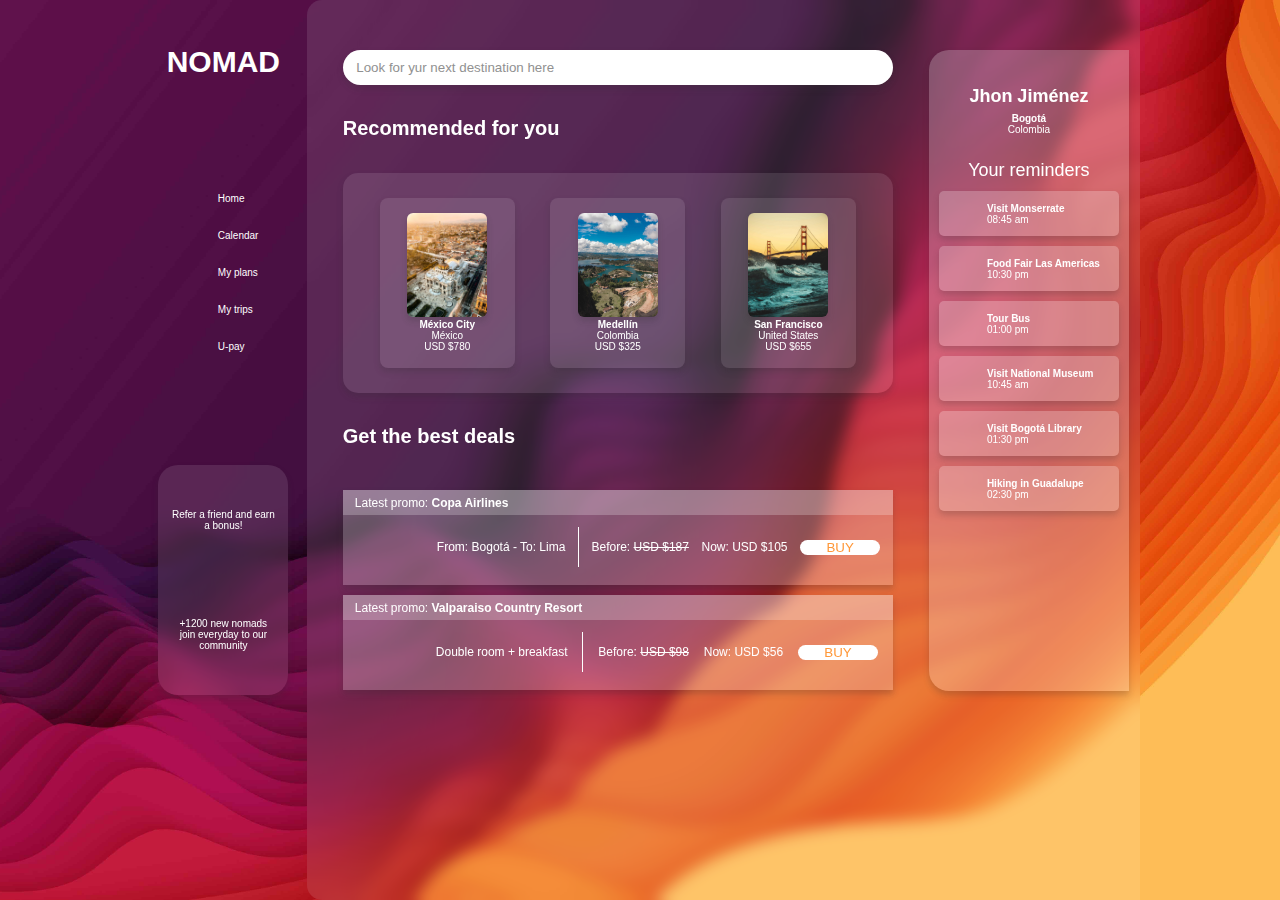
==== html/home.html @ 6195eeb4 "Added the new Home screen in the desktop version" ====
<!DOCTYPE html>
<html lang="en">
<head>
    <meta charset="UTF-8">
    <meta http-equiv="X-UA-Compatible" content="IE=edge">
    <meta name="viewport" content="width=device-width, initial-scale=1.0">
    <link rel="stylesheet" href="../css/home-desktop.css">
    <title>Home | Nomad</title>
</head>
<body>
    <section class="container">
        <header>
            <h1>NOMAD</h1>
            <nav>
                <ul class="menu-container">
                    <li>
                        <i class="fa-solid fa-house-user fa-2x"></i>
                        <p>Home</p>
                    </li>
                    <li>
                        <i class="fa-solid fa-calendar-day fa-2x"></i>
                        <p>Calendar</p>
                    </li>
                    <li>
                        <i class="fa-solid fa-list-check fa-2x"></i>
                        <p>My plans</p>
                    </li>
                    <li>
                        <i class="fa-solid fa-paper-plane fa-2x"></i>
                        <p>My trips</p>
                    </li>
                    <li>
                        <i class="fas fa-cart-arrow-down fa-2x"></i>
                        <p>U-pay</p>
                    </li>
                </ul>
            </nav>
            <section class="banner-section">
                <p>Refer a friend and earn a bonus!</p>
                <i class="fa-solid fa-comments-dollar fa-6x"></i>
                <p>+1200 new nomads join everyday to our community</p>
            </section>
        </header>
        <main>
            <div class="main-content">
                <section class="searchbar-container">
                    <input type="text" placeholder="Look for yur next destination here">
                    <i class="fa-solid fa-magnifying-glass fa-2x"></i>
                </section>
                <h2>Recommended for you</h2>
                <section class="recommendations-section">
                    <section class="recommendations-background">
                        <div class="recommendations-container">
                            <i class="fa-solid fa-angle-left fa-3x"></i>
                            <div class="cards-container">
                                <article>
                                    <a href="#"> <img src="../images/recommended/mexico-city.jpg" alt="An image of Mexico City"></a>
                                    <b>México City</b>
                                    <p>México</p>
                                    <p>USD $780</p>
                                </article>
                                <article>
                                    <a href="#"> <img src="../images/recommended/medellin.jpg" alt="An image of Medellín"></a>
                                    <b>Medellín</b>
                                    <p>Colombia</p>
                                    <p>USD $325</p>
                                </article>
                                <article>
                                    <a href="#"> <img src="../images/recommended/san-francisco.jpg" alt="An image of San Francisco bridge"></a>
                                    <b>San Francisco</b>
                                    <p>United States</p>
                                    <p>USD $655</p>
                                </article>
                            </div>
                            <i class="fa-solid fa-angle-right fa-3x"></i>
                        </div>
                    </section>
                </section>
                <h2>Get the best deals</h2>
                <section class="best-deals-container">
                    <div class="deal-card">
                        <div class="card-header">
                            <p>Latest promo: <b>Copa Airlines</b></p>
                        </div>
                        <div class="card-data">
                            <div class="data-first-section">
                                <i class="fa-solid fa-plane fa-3x"></i>
                                <p>From: Bogotá - To: Lima</p>
                            </div>
                            <span></span>
                            <p>Before: <s>USD $187</s>
                            <p>Now: USD $105</p>
                            <button>BUY</button>
                        </div>
                    </div>
                    <div class="deal-card">
                        <div class="card-header">
                            <p>Latest promo: <b>Valparaiso Country Resort</b></p>
                        </div>
                        <div class="card-data">
                            <div class="data-first-section">
                                <i class="fa-solid fa-bed fa-3x"></i>
                                <p>Double room + breakfast</p>
                            </div>
                            <span></span>
                            <p>Before: <s>USD $98</s>
                            <p>Now: USD $56</p>
                            <button>BUY</button>
                        </div>
                    </div>
                </section>
            </div>
            <section class="profile-container">
                <div class="profile-placeholder">
                    <div class="profile-pic">
                        <a href="#"><img src="../images/prifle-picture.jpg" alt=""></a>
                        <div class="profile-info-container">
                            <p class="username">Jhon Jiménez</p>
                            <b>Bogotá</b>
                            <p>Colombia</p>
                        </div>
                    </div>
                    <p class="reminders-title">Your reminders</p>
                    <section class="reminders-section">
                        <article class="reminder-card">
                            <i class="fa-solid fa-compass fa-3x icon-size"></i>
                            <div class="reminder-info">
                                <b>Visit Monserrate</b>
                                <p>08:45 am</p>
                            </div>
                        </article>
                        <article class="reminder-card">
                            <i class="fa-solid fa-carrot fa-3x icon-size"></i>
                            <div class="reminder-info">
                                <b>Food Fair Las Americas</b>
                                <p>10:30 pm</p>
                            </div>
                        </article>
                        <article class="reminder-card">
                            <i class="fa-solid fa-bus fa-3x icon-size"></i>
                            <div class="reminder-info">
                                <b>Tour Bus</b>
                                <p>01:00 pm</p>
                            </div>
                        </article>
                        <article class="reminder-card">
                            <i class="fa-solid fa-compass fa-3x icon-size"></i>
                            <div class="reminder-info">
                                <b>Visit National Museum</b>
                                <p>10:45 am</p>
                            </div>
                        </article>
                        <article class="reminder-card">
                            <i class="fa-solid fa-compass fa-3x icon-size"></i>
                            <div class="reminder-info">
                                <b>Visit Bogotá Library</b>
                                <p>01:30 pm</p>
                            </div>
                        </article>
                        <article class="reminder-card">
                            <i class="fa-solid fa-person-hiking fa-3x icon-size"></i>
                            <div class="reminder-info">
                                <b>Hiking in Guadalupe</b>
                                <p>02:30 pm</p>
                            </div>
                        </article>
                    </section>
                </div>
            </section>
        </main>
    </section>
</body>
<script src="https://kit.fontawesome.com/0bc9db981c.js" crossorigin="anonymous"></script>
</html>
---- css/home-desktop.css ----
* {
    margin: 0;
    padding: 0;
    box-sizing: border-box;
    font-family: 'Poppins', sans-serif;
    color: white;
}

html {
    font-size: 62.5%;
}

body {
    display: flex;
    justify-content: center;
    margin: 0 auto;
    width: 100vw;
    height: 100vh;
    background-image: url('../images/home-background.jpg');
    background-position: center;
    background-size: cover;
    background-repeat: no-repeat;
    /* backdrop-filter: blur(6px); */
}

.container {
    display: flex;
    width: 1000px;
}

header {
    display: flex;
    flex-direction: column;
    justify-content: space-between;
    width: 200px;
    height: 650px;
    margin-top: 45px;
    justify-items: center;
}

header h1 {
    text-align: center;
    font-size: 3rem;
}

.menu-container li {
    display: flex;
    justify-content: center;
    align-items: center;
    width: 150px;
    margin: 10px auto;
    text-align: left;
    padding: 8px;
    border-radius: 8px;
    transition: .3s;
    cursor: pointer;
}

.menu-container li:hover {
    background-color: rgba(255, 255, 255, 0.183);
    border-radius: 10px;
    box-shadow: 0 4px 6px rgba(46, 46, 46, 0.215);
}

i {
    width: 30px;
    justify-self: center;
    text-align: center;
    margin-right: 8px;
}

.menu-container li p {
    width: 49px;
}

.banner-section {
    display: flex;
    justify-content: space-evenly;
    flex-direction: column;
    width: 130px;
    height: 230px;
    text-align: center;
    margin: 0 auto;
    background-color: rgba(255, 255, 255, 0.105);
    backdrop-filter: blur(12px);
    border-radius: 20px;
    backdrop-filter: blur(8px);
    box-shadow: 0 4px 6px rgba(46, 46, 46, 0.215);
}

.banner-section i {
    margin: 0 auto;
    width: 80px;
}

.banner-section p {
    display: block;
    width: 104px;
    margin: 0 auto;
}

.searchbar-container {
    display: flex;
    justify-content: center;
    align-items: center;
    width: 550px;
    height: 35px;
    background-color: white;
    border-radius: 20px;
    margin: 0 auto;
    box-shadow: 0 4px 6px rgba(46, 46, 46, 0.215);
}

.searchbar-container input {
    width: 90%;
    height: 28px;
    border: none;
    padding-left: 5px;
    opacity: .8;
    color: rgb(44, 44, 44);
}

.searchbar-container input:focus {
    outline: none;
}

.fa-magnifying-glass {
    color: #FF9839;
}

main {
    display: flex;
    justify-content: space-evenly;
    width: 100%;
    background-color: rgba(255, 255, 255, 0.105);
    border-radius: 15px 0 0 15px;
    backdrop-filter: blur(8px);
}

.main-content {
    display: flex;
    flex-direction: column;
    justify-content: space-between;
    width: 600px;
    height: 650px;
    margin-top: 50px;
}

.main-content h2 {
    display: block;
    width: 550px;
    margin: 0 auto;
    justify-content: center;
    font-size: 2rem;
}

.recommendations-background {
    display: flex;
    margin: 0 auto;
    align-items: center;
    justify-content: center;
    width: 550px;
    height: 220px;
    border-radius: 15px;
    background-color: rgba(255, 255, 255, 0.105);
    box-shadow: 0 4px 6px rgba(46, 46, 46, 0.215);
}

.recommendations-container {
    display: flex;
    justify-content: center;
    align-items: center;
    margin: 0 auto;
    width: 530px;
    height: 190px;
}

.cards-container {
    display: flex;
    justify-content: space-between;
    width: 100%;
}

.cards-container article {
    display: flex;
    flex-direction: column;
    justify-content: center;
    text-align: center;
    width: 135px;
    height: 170px;
    background-color: rgba(255, 255, 255, 0.105);
    box-shadow: 0 4px 6px rgba(46, 46, 46, 0.215);
    border-radius: 8px;
}

.cards-container img {
    width: 80px;
    border-radius: 6px;
    box-shadow: 0 4px 6px rgba(46, 46, 46, 0.215);
}

.fa-angle-left {
    margin: 0 auto;
}

.fa-angle-right {
    margin: 0 auto;
}

.deal-card {
    width: 550px;
    height: 95px;
    background-color: rgba(255, 255, 255, 0.231);
    box-shadow: 0 4px 6px rgba(46, 46, 46, 0.215);
}

.best-deals-container {
    display: flex;
    height: 220px;
    flex-direction: column;
    justify-content: space-evenly;
    margin: 0 auto;
}

.card-header {
    display: flex;
    align-items: center;
    width: 100%;
    height: 25px;
    background-color: rgba(255, 255, 255, 0.231);
}

.card-header p {
    padding-left: 12px;
    font-size: 1.2rem;
}

.card-data {
    display: flex;
    justify-content: space-evenly;
    align-items: center;
    font-size: 1.2rem;
    margin-top: 12px;
}

.data-first-section {
    display: flex;
    justify-content: space-between;
    align-items: center;
    width: 210px;
    text-align: start;
}

.card-data span {
    display: block;
    width: 1px;
    height: 40px;
    background-color: white;
}
.card-data button {
    width: 80px;
    border-radius: 20px;
    border: none;
    background-color: white;
    color: #FF9839;
}

.data-first-section i {
    width: 50px;
}

.profile-placeholder {
    display: flex;
    flex-direction: column;
    align-items: center;
    width: 200px;
    height: 641px;
    background-color: rgba(255, 255, 255, 0.233);
    margin-top: 50px;
    border-radius: 20px 0 0 20px;
    box-shadow: 0 4px 6px rgba(46, 46, 46, 0.215);
}

.profile-pic {
    display: flex;
    flex-direction: column;
    align-items: center;
    margin-top: 25px;
    margin-bottom: 25px;
}

.profile-pic a img {
    width: 90px;
    border-radius: 50%;
    box-shadow: 0 4px 6px rgba(46, 46, 46, 0.215);
}

.profile-info-container {
    text-align: center;
}

.username {
    font-size: 1.8rem;
    margin-bottom: 6px;
    font-weight: bold;
}

.reminders-title {
    font-size: 1.8rem;
    padding-bottom: 10px;
}

.reminder-card {
    display: flex;
    width: 180px;
    height: 45px;
    justify-content: flex-start;
    align-items: center;
    background-color: rgba(255, 255, 255, 0.231);
    border-radius: 5px;
    margin-bottom: 10px;
    box-shadow: 0 4px 6px rgba(46, 46, 46, 0.215);
}

.icon-size {
    width: 40px;
    padding-left: 8px;
}
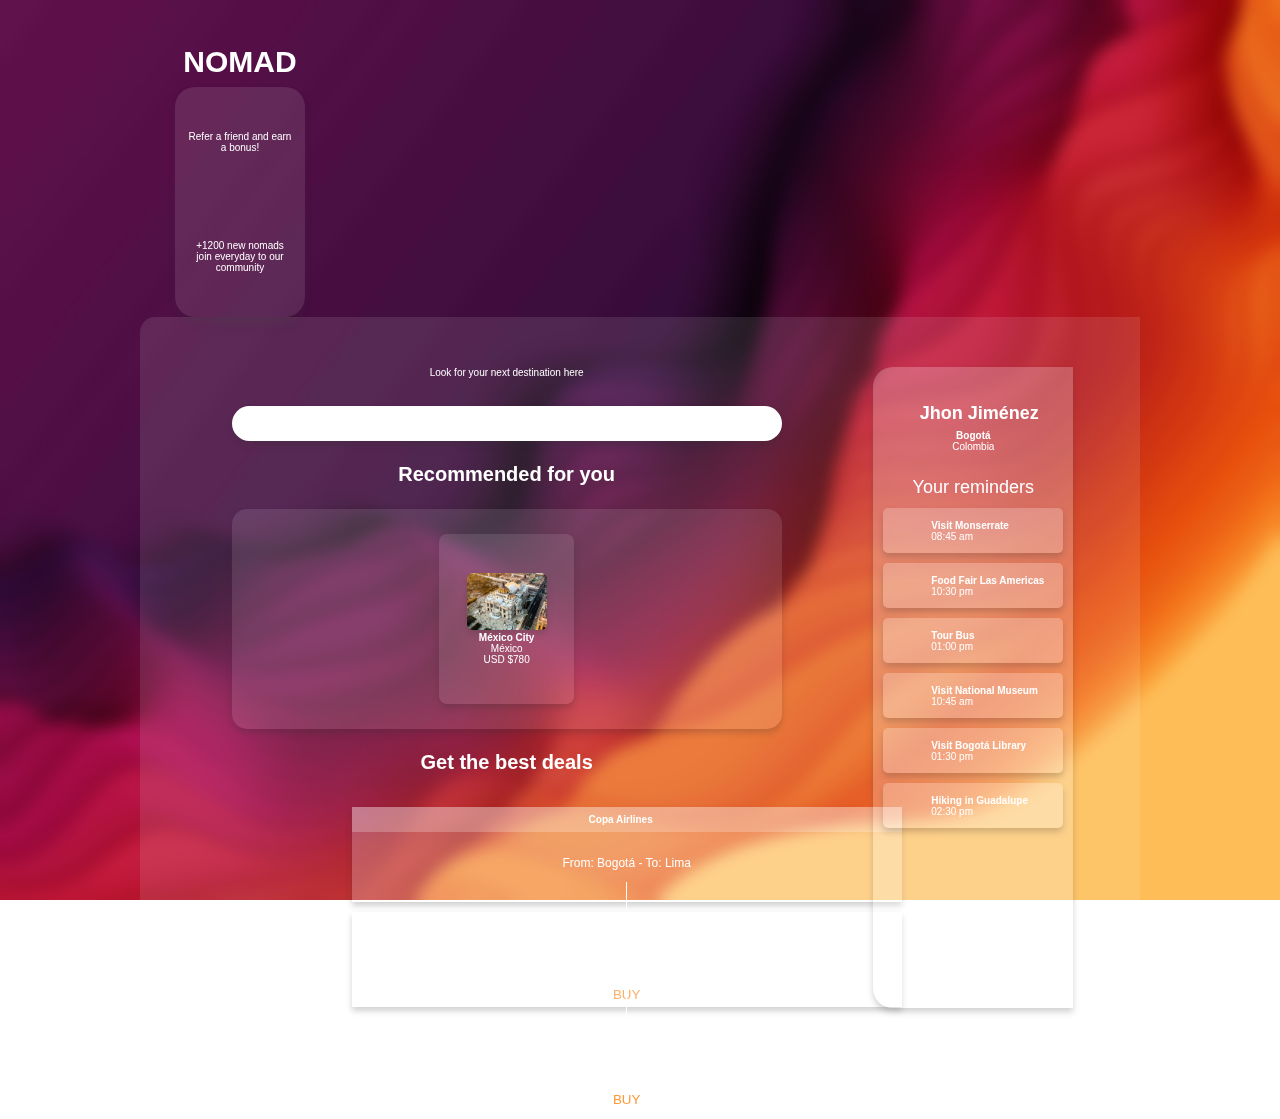
==== commit 0140b6e8: "Added an improved mobile version for the Home screen and some changes were made in the desktop versi" ====
--- a/html/home.html
+++ b/html/home.html
@@ -4,7 +4,8 @@
     <meta charset="UTF-8">
     <meta http-equiv="X-UA-Compatible" content="IE=edge">
     <meta name="viewport" content="width=device-width, initial-scale=1.0">
-    <link rel="stylesheet" href="../css/home-desktop.css">
+    <link rel="stylesheet" href="../css/home-mobile.css">
+    <link rel="stylesheet" href="../css/home-desktop.css" media="screen and (min-width: 1000px)">
     <title>Home | Nomad</title>
 </head>
 <body>
@@ -43,36 +44,43 @@
         </header>
         <main>
             <div class="main-content">
+                <p class="search-bar-text">Look for your next destination here</p>
                 <section class="searchbar-container">
-                    <input type="text" placeholder="Look for yur next destination here">
+                    <input type="text">
                     <i class="fa-solid fa-magnifying-glass fa-2x"></i>
                 </section>
                 <h2>Recommended for you</h2>
                 <section class="recommendations-section">
                     <section class="recommendations-background">
                         <div class="recommendations-container">
-                            <i class="fa-solid fa-angle-left fa-3x"></i>
+                            <i class="fa-solid fa-angle-left fa-3x angle"></i>
                             <div class="cards-container">
-                                <article>
+                                <article class="slide">
                                     <a href="#"> <img src="../images/recommended/mexico-city.jpg" alt="An image of Mexico City"></a>
-                                    <b>México City</b>
-                                    <p>México</p>
-                                    <p>USD $780</p>
+                                    <div class="location">
+                                        <b>México City</b>
+                                        <p>México</p>
+                                        <p>USD $780</p>
+                                    </div>
                                 </article>
-                                <article>
+                                <article class="slide">
                                     <a href="#"> <img src="../images/recommended/medellin.jpg" alt="An image of Medellín"></a>
-                                    <b>Medellín</b>
-                                    <p>Colombia</p>
-                                    <p>USD $325</p>
+                                    <div class="location">
+                                        <b>Medellín</b>
+                                        <p>Colombia</p>
+                                        <p>USD $325</p>
+                                    </div>
                                 </article>
-                                <article>
+                                <article class="slide">
                                     <a href="#"> <img src="../images/recommended/san-francisco.jpg" alt="An image of San Francisco bridge"></a>
-                                    <b>San Francisco</b>
-                                    <p>United States</p>
-                                    <p>USD $655</p>
+                                    <div class="location">
+                                        <b>San Francisco</b>
+                                        <p>United States</p>
+                                        <p>USD $655</p>
+                                    </div>
                                 </article>
                             </div>
-                            <i class="fa-solid fa-angle-right fa-3x"></i>
+                            <i class="fa-solid fa-angle-right fa-3x angle"></i>
                         </div>
                     </section>
                 </section>
@@ -80,7 +88,7 @@
                 <section class="best-deals-container">
                     <div class="deal-card">
                         <div class="card-header">
-                            <p>Latest promo: <b>Copa Airlines</b></p>
+                            <b>Copa Airlines</b></p>
                         </div>
                         <div class="card-data">
                             <div class="data-first-section">
@@ -95,7 +103,7 @@
                     </div>
                     <div class="deal-card">
                         <div class="card-header">
-                            <p>Latest promo: <b>Valparaiso Country Resort</b></p>
+                            <b>Valparaiso Resort</b></p>
                         </div>
                         <div class="card-data">
                             <div class="data-first-section">
@@ -170,5 +178,6 @@
         </main>
     </section>
 </body>
+<script src="../javascript/home.js"></script>
 <script src="https://kit.fontawesome.com/0bc9db981c.js" crossorigin="anonymous"></script>
 </html>--- a/css/home-mobile.css
+++ b/css/home-mobile.css
@@ -0,0 +1,293 @@
+* {
+    margin: 0;
+    padding: 0;
+    box-sizing: border-box;
+    font-family: 'Poppins', sans-serif;
+    color: white;
+}
+
+html {
+    font-size: 62.5%;
+}
+
+.container {
+    display: flex;
+    flex-direction: column;
+    width: 320px;
+    margin: 0 auto;
+}
+
+body {
+    width: 100vw;
+    margin: 0 auto;
+    background-image: url('../images/home-background.jpg');
+    background-position: center;
+    background-size: cover;
+    background-repeat: no-repeat;
+    backdrop-filter: blur(8px);
+}
+
+header {
+    height: 50px;
+    margin-top: 20px;
+}
+
+header h1 {
+    text-align: center;
+    font-size: 3rem;
+    margin-bottom: 8px;
+}
+
+.menu-container {
+    display: none;
+}
+
+.banner-section {
+    display: none;
+}
+
+.search-bar-text {
+    text-align: center;
+    margin-bottom: 5px;
+}
+
+.searchbar-container {
+    display: flex;
+    justify-content: center;
+    align-items: center;
+    width: 80%;
+    height: 30px;
+    background-color: white;
+    border-radius: 20px;
+    margin: 0 auto;
+    box-shadow: 0 4px 6px rgba(46, 46, 46, 0.215);
+}
+
+.searchbar-container input {
+    width: 85%;
+    height: 28px;
+    border: none;
+    padding-left: 3px;
+    opacity: .8;
+    color: rgb(44, 44, 44);
+    font-size: 1.1rem;
+}
+
+.searchbar-container input:focus {
+    outline: none;
+}
+
+.fa-magnifying-glass {
+    color: #FF9839;
+}
+
+.recommendations-background {
+    display: flex;
+    margin: 0 auto;
+    align-items: center;
+    justify-content: center;
+    width: 90%;
+    height: 220px;
+    border-radius: 15px;
+    background-color: rgba(255, 255, 255, 0.105);
+    box-shadow: 0 4px 6px rgba(46, 46, 46, 0.215);
+}
+
+.recommendations-container {
+    display: flex;
+    justify-content: center;
+    align-items: center;
+    margin: 0 auto;
+    width: 90%;
+    height: 190px;
+}
+
+.cards-container {
+    display: block;
+    justify-content: space-between;
+    width: 100%;
+}
+
+.main-content {
+    display: flex;
+    flex-direction: column;
+    justify-content: space-between;
+    width: 320px;
+}
+
+.main-content h2 {
+    text-align: center;
+    margin-top: 15px;
+    margin-bottom: 10px;
+}
+
+.cards-container article {
+    display: flex;
+    flex-direction: column;
+    justify-content: center;
+    text-align: center;
+    width: 210px;
+    height: 200px;
+    margin: 0 auto;
+    background-color: rgba(255, 255, 255, 0.105);
+    box-shadow: 0 4px 6px rgba(46, 46, 46, 0.215);
+    border-radius: 8px;
+    animation-duration: 1.5s;
+    animation-name: slide;
+}
+
+@keyframes slide {
+    0% {opacity: .4;}
+    100% {opacity: 1;}
+}
+
+.cards-container img {
+    width: 170px;
+    border-radius: 6px;
+    box-shadow: 0 4px 6px rgba(46, 46, 46, 0.215);
+}
+
+.fa-angle-left {
+    margin: 0 auto;
+}
+
+.fa-angle-right {
+    margin: 0 auto;
+}
+
+
+
+
+
+.deal-card {
+    width: 140px;
+    height: 220px;
+    background-color: rgba(255, 255, 255, 0.231);
+    box-shadow: 0 4px 6px rgba(46, 46, 46, 0.215);
+}
+
+.best-deals-container {
+    display: flex;
+    width: 310px;
+    height: 220px;
+    justify-content: space-evenly;
+    margin: 0 auto;
+}
+
+.card-header {
+    display: flex;
+    align-items: center;
+    text-align: center;
+    width: 100%;
+    height: 35px;
+    background-color: rgba(255, 255, 255, 0.231);
+}
+
+.card-header b {
+    font-size: 1rem;
+    width: 140px;
+    text-align: center;
+    margin: 0 auto;
+}
+
+.card-data {
+    display: flex;
+    height: 170px;
+    flex-direction: column;
+    justify-content: space-evenly;
+    align-items: center;
+    font-size: 1rem;
+    margin-top: 12px;
+}
+
+.data-first-section {
+    display: flex;
+    flex-direction: column;
+    justify-content: space-between;
+    align-items: center;
+    text-align: start;
+}
+
+.card-data span {
+    display: block;
+    width: 90px;
+    height: 1px;
+    background-color: white;
+}
+.card-data button {
+    width: 80px;
+    border-radius: 20px;
+    border: none;
+    background-color: white;
+    color: #FF9839;
+}
+
+.data-first-section i {
+    width: 50px;
+}
+
+
+
+
+
+
+.profile-placeholder {
+    display: flex;
+    flex-direction: column;
+    align-items: center;
+    width: 290px;
+    height: 500px;
+    background-color: rgba(255, 255, 255, 0.233);
+    margin: 0 auto;
+    margin-top: 25px;
+    margin-bottom: 25px;
+    border-radius: 15px 15px 15px 15px;
+    box-shadow: 0 4px 6px rgba(46, 46, 46, 0.215);
+}
+
+.profile-pic {
+    display: flex;
+    flex-direction: row;
+    align-items: center;
+    margin-top: 25px;
+    margin-bottom: 25px;
+}
+
+.profile-pic a img {
+    width: 50px;
+    border-radius: 50%;
+    box-shadow: 0 4px 6px rgba(46, 46, 46, 0.215);
+}
+
+.profile-info-container {
+    text-align: center;
+}
+
+.username {
+    font-size: 1.2rem;
+    margin-bottom: 6px;
+    font-weight: bold;
+    padding-left: 12px;
+}
+
+.reminders-title {
+    font-size: 1.2rem;
+    padding-bottom: 10px;
+}
+
+.reminder-card {
+    display: flex;
+    width: 180px;
+    height: 45px;
+    justify-content: flex-start;
+    align-items: center;
+    background-color: rgba(255, 255, 255, 0.231);
+    border-radius: 5px;
+    margin-bottom: 10px;
+    box-shadow: 0 4px 6px rgba(46, 46, 46, 0.215);
+}
+
+.icon-size {
+    width: 40px;
+    padding-left: 8px;
+}--- a/css/home-desktop.css
+++ b/css/home-desktop.css
@@ -51,14 +51,14 @@
     margin: 10px auto;
     text-align: left;
     padding: 8px;
-    border-radius: 8px;
+    border-radius: 4px;
     transition: .3s;
     cursor: pointer;
 }
 
 .menu-container li:hover {
     background-color: rgba(255, 255, 255, 0.183);
-    border-radius: 10px;
+    border-radius: 6px;
     box-shadow: 0 4px 6px rgba(46, 46, 46, 0.215);
 }
 
